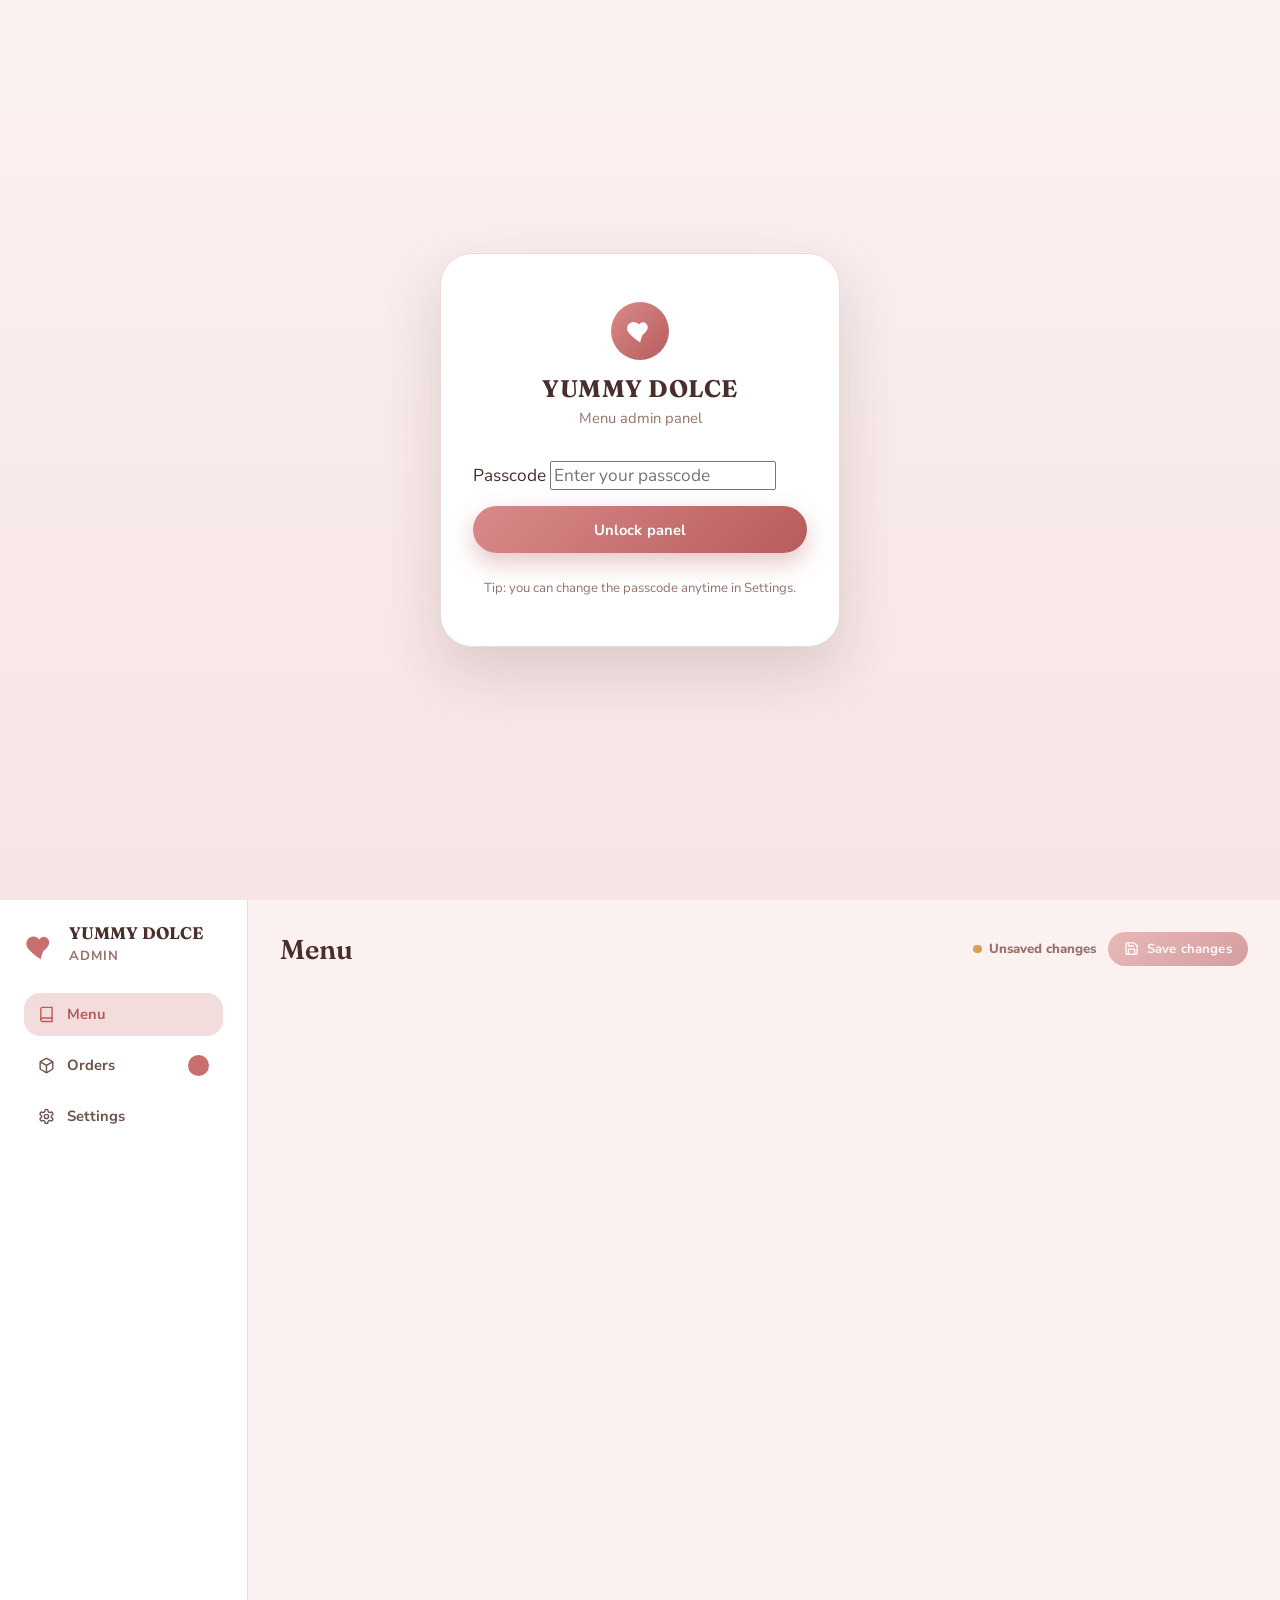
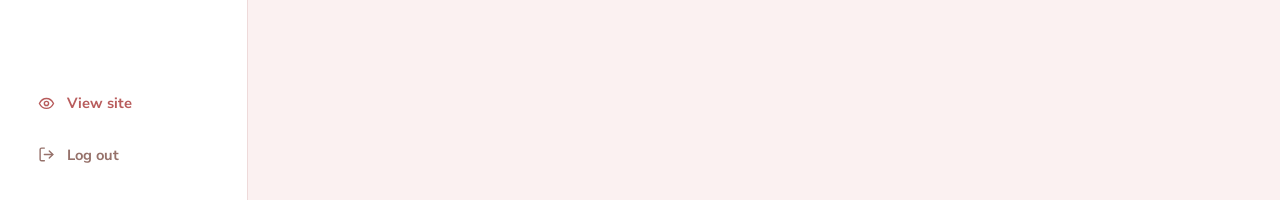
==== admin.html @ 7d1e8ddb "Yummy Dolce online menu with WhatsApp checkout + admin panel" ====
<!DOCTYPE html>
<html lang="en">
<head>
  <meta charset="UTF-8" />
  <meta name="viewport" content="width=device-width, initial-scale=1.0" />
  <meta name="robots" content="noindex" />
  <title>YUMMY DOLCE · Admin</title>
  <link rel="icon" type="image/svg+xml" href="favicon.svg" />
  <link rel="preconnect" href="https://fonts.googleapis.com" />
  <link rel="preconnect" href="https://fonts.gstatic.com" crossorigin />
  <link
    href="https://fonts.googleapis.com/css2?family=Fraunces:ital,opsz,wght@0,9..144,300..700;1,9..144,300..700&family=Great+Vibes&family=Nunito+Sans:ital,opsz,wght@0,6..12,300..800;1,6..12,300..800&display=swap"
    rel="stylesheet"
  />
  <link rel="stylesheet" href="css/tokens.css" />
  <link rel="stylesheet" href="css/admin.css" />
</head>
<body>
  <!-- ============ Login ============ -->
  <div id="login-view" class="login-view">
    <div class="login-card" data-reveal>
      <div class="login-logo">
        <svg viewBox="0 0 24 24" fill="currentColor" aria-hidden="true"><path d="M12 21s-6.7-4.35-9.33-8.11C.6 9.9 1.9 5.9 5.4 4.9c2.1-.6 4.2.2 5.6 1.8 0 0 1.3-1.9 3.5-1.8h.01c1.15.16 2.24.9 2.92 2.02 1.4 2.35.1 5.1-3.44 7.97C13.16 15.7 12 21 12 21z"/></svg>
      </div>
      <h1>YUMMY DOLCE</h1>
      <p class="login-sub">Menu admin panel</p>

      <form id="login-form" class="login-form">
        <div class="form-field">
          <label for="passcode">Passcode</label>
          <input id="passcode" name="passcode" type="password" autocomplete="current-password" placeholder="Enter your passcode" required />
        </div>
        <p class="login-error" id="login-error" hidden></p>
        <button class="btn btn-primary btn-block" type="submit" id="login-btn">
          Unlock panel
        </button>
      </form>

      <p class="login-hint">Tip: you can change the passcode anytime in Settings.</p>
    </div>
  </div>

  <!-- ============ Admin ============ -->
  <div id="admin-view" class="admin-view" hidden>
    <aside class="admin-side">
      <div class="admin-brand">
        <svg viewBox="0 0 24 24" fill="currentColor" aria-hidden="true"><path d="M12 21s-6.7-4.35-9.33-8.11C.6 9.9 1.9 5.9 5.4 4.9c2.1-.6 4.2.2 5.6 1.8 0 0 1.3-1.9 3.5-1.8h.01c1.15.16 2.24.9 2.92 2.02 1.4 2.35.1 5.1-3.44 7.97C13.16 15.7 12 21 12 21z"/></svg>
        <div>
          <strong>YUMMY DOLCE</strong>
          <span>Admin</span>
        </div>
      </div>

      <nav class="admin-nav">
        <button class="admin-nav-item active" data-tab="menu" type="button">
          <svg class="icon" viewBox="0 0 24 24" fill="none" stroke="currentColor" stroke-width="2" stroke-linecap="round" stroke-linejoin="round" aria-hidden="true"><path d="M4 19.5A2.5 2.5 0 0 1 6.5 17H20"/><path d="M6.5 2H20v20H6.5A2.5 2.5 0 0 1 4 19.5v-15A2.5 2.5 0 0 1 6.5 2z"/></svg>
          Menu
        </button>
        <button class="admin-nav-item" data-tab="orders" type="button">
          <svg class="icon" viewBox="0 0 24 24" fill="none" stroke="currentColor" stroke-width="2" stroke-linecap="round" stroke-linejoin="round" aria-hidden="true"><path d="M21 8a2 2 0 0 0-1-1.73l-7-4a2 2 0 0 0-2 0l-7 4A2 2 0 0 0 3 8v8a2 2 0 0 0 1 1.73l7 4a2 2 0 0 0 2 0l7-4A2 2 0 0 0 21 16Z"/><path d="m3.3 7 8.7 5 8.7-5"/><path d="M12 22V12"/></svg>
          Orders
          <span class="nav-badge" id="orders-badge" hidden></span>
        </button>
        <button class="admin-nav-item" data-tab="settings" type="button">
          <svg class="icon" viewBox="0 0 24 24" fill="none" stroke="currentColor" stroke-width="2" stroke-linecap="round" stroke-linejoin="round" aria-hidden="true"><path d="M12.22 2h-.44a2 2 0 0 0-2 2v.18a2 2 0 0 1-1 1.73l-.43.25a2 2 0 0 1-2 0l-.15-.08a2 2 0 0 0-2.73.73l-.22.38a2 2 0 0 0 .73 2.73l.15.1a2 2 0 0 1 1 1.72v.51a2 2 0 0 1-1 1.74l-.15.09a2 2 0 0 0-.73 2.73l.22.38a2 2 0 0 0 2.73.73l.15-.08a2 2 0 0 1 2 0l.43.25a2 2 0 0 1 1 1.73V20a2 2 0 0 0 2 2h.44a2 2 0 0 0 2-2v-.18a2 2 0 0 1 1-1.73l.43-.25a2 2 0 0 1 2 0l.15.08a2 2 0 0 0 2.73-.73l.22-.39a2 2 0 0 0-.73-2.73l-.15-.08a2 2 0 0 1-1-1.74v-.5a2 2 0 0 1 1-1.74l.15-.09a2 2 0 0 0 .73-2.73l-.22-.38a2 2 0 0 0-2.73-.73l-.15.08a2 2 0 0 1-2 0l-.43-.25a2 2 0 0 1-1-1.73V4a2 2 0 0 0-2-2z"/><circle cx="12" cy="12" r="3"/></svg>
          Settings
        </button>
      </nav>

      <div class="admin-side-foot">
        <a href="index.html" target="_blank" rel="noopener" id="view-site">
          <svg class="icon" viewBox="0 0 24 24" fill="none" stroke="currentColor" stroke-width="2" stroke-linecap="round" stroke-linejoin="round" aria-hidden="true"><path d="M2 12s3.5-7 10-7 10 7 10 7-3.5 7-10 7-10-7-10-7Z"/><circle cx="12" cy="12" r="3"/></svg>
          View site
        </a>
        <button class="admin-nav-item logout" id="logout-btn" type="button">
          <svg class="icon" viewBox="0 0 24 24" fill="none" stroke="currentColor" stroke-width="2" stroke-linecap="round" stroke-linejoin="round" aria-hidden="true"><path d="M9 21H5a2 2 0 0 1-2-2V5a2 2 0 0 1 2-2h4"/><path d="m16 17 5-5-5-5"/><path d="M21 12H9"/></svg>
          Log out
        </button>
      </div>
    </aside>

    <main class="admin-main">
      <header class="admin-topbar">
        <h1 id="tab-title">Menu</h1>
        <div class="topbar-actions">
          <span class="save-state" id="save-state" hidden>
            <span class="dot"></span> Unsaved changes
          </span>
          <button class="btn btn-primary btn-sm" id="save-btn" type="button" disabled>
            <svg class="icon" viewBox="0 0 24 24" fill="none" stroke="currentColor" stroke-width="2.2" stroke-linecap="round" stroke-linejoin="round" aria-hidden="true"><path d="M19 21H5a2 2 0 0 1-2-2V5a2 2 0 0 1 2-2h11l5 5v11a2 2 0 0 1-2 2z"/><path d="M17 21v-8H7v8"/><path d="M7 3v5h8"/></svg>
            Save changes
          </button>
        </div>
      </header>

      <!-- Menu tab -->
      <section class="tab-pane" id="tab-menu">
        <div id="menu-pane"></div>
      </section>

      <!-- Orders tab -->
      <section class="tab-pane" id="tab-orders" hidden>
        <div class="pane-head">
          <p class="pane-desc">Orders sent by customers through the site are logged here automatically — even if a WhatsApp message is missed. Mark them as you work through them.</p>
          <button class="btn btn-secondary btn-sm" id="refresh-orders" type="button">
            <svg class="icon" viewBox="0 0 24 24" fill="none" stroke="currentColor" stroke-width="2" stroke-linecap="round" stroke-linejoin="round" aria-hidden="true"><path d="M21 12a9 9 0 1 1-2.64-6.36"/><path d="M21 3v6h-6"/></svg>
            Refresh
          </button>
        </div>
        <div id="orders-pane"></div>
      </section>

      <!-- Settings tab -->
      <section class="tab-pane" id="tab-settings" hidden>
        <div class="settings-grid">
          <div class="admin-card">
            <h2>Business details</h2>
            <p class="card-desc">Shown in the header, hero and footer of the menu site.</p>
            <div class="settings-form" id="business-form">
              <div class="form-field">
                <label for="set-name">Brand name</label>
                <input id="set-name" type="text" maxlength="40" />
              </div>
              <div class="form-field">
                <label for="set-tagline">Tagline (script text)</label>
                <input id="set-tagline" type="text" maxlength="60" />
              </div>
              <div class="form-field">
                <label for="set-about">About</label>
                <textarea id="set-about" rows="2" maxlength="240"></textarea>
              </div>
              <div class="form-row">
                <div class="form-field">
                  <label for="set-whatsapp">WhatsApp number (no +)</label>
                  <input id="set-whatsapp" type="tel" maxlength="20" placeholder="96176707832" />
                </div>
                <div class="form-field">
                  <label for="set-currency">Currency symbol</label>
                  <input id="set-currency" type="text" maxlength="4" value="$" />
                </div>
              </div>
              <div class="form-row">
                <div class="form-field">
                  <label for="set-delivery">Delivery area</label>
                  <input id="set-delivery" type="text" maxlength="60" />
                </div>
                <div class="form-field">
                  <label for="set-hours">Opening hours</label>
                  <input id="set-hours" type="text" maxlength="60" />
                </div>
              </div>
              <div class="form-field">
                <label for="set-orderprefix">Order prefix (e.g. YD)</label>
                <input id="set-orderprefix" type="text" maxlength="6" />
              </div>
              <h3>Social links (optional)</h3>
              <div class="form-field">
                <label for="set-instagram">Instagram URL</label>
                <input id="set-instagram" type="url" placeholder="https://instagram.com/yummydolce" />
              </div>
              <div class="form-field">
                <label for="set-tiktok">TikTok URL</label>
                <input id="set-tiktok" type="url" placeholder="https://tiktok.com/@" />
              </div>
              <div class="form-field">
                <label for="set-facebook">Facebook URL</label>
                <input id="set-facebook" type="url" placeholder="https://facebook.com/yummydolce" />
              </div>
              <button class="btn btn-primary" id="business-save" type="button">Save business details</button>
            </div>
          </div>

          <div class="admin-card">
            <h2>Change passcode</h2>
            <p class="card-desc">Your secret key for this panel. Keep it somewhere safe.</p>
            <div class="settings-form" id="passcode-form">
              <div class="form-field">
                <label for="pw-current">Current passcode</label>
                <input id="pw-current" type="password" autocomplete="current-password" />
              </div>
              <div class="form-field">
                <label for="pw-new">New passcode</label>
                <input id="pw-new" type="password" autocomplete="new-password" minlength="6" />
              </div>
              <div class="form-field">
                <label for="pw-confirm">Confirm new passcode</label>
                <input id="pw-confirm" type="password" autocomplete="new-password" />
              </div>
              <button class="btn btn-primary" id="passcode-save" type="button">Update passcode</button>
            </div>
            <hr />
            <h2>About this setup</h2>
            <p class="card-desc">
              This site is hosted on GitHub Pages and syncs with a Cloudflare Worker
              (KV for data and photos). Nothing is stored on customers' devices —
              every visitor sees the latest menu instantly.
            </p>
          </div>
        </div>
      </section>
    </main>
  </div>

  <!-- Modal host -->
  <div class="modal" id="modal" role="dialog" aria-modal="true" aria-hidden="true">
    <div class="modal-card" id="modal-card"></div>
  </div>

  <div class="toast-root" id="toast-root" aria-live="polite"></div>

  <script type="module" src="js/admin.js"></script>
</body>
</html>
---- css/tokens.css ----
/* ============================================================
   YUMMY DOLCE — Design tokens (Modern Patisserie)
   ============================================================ */
:root {
  /* Palette */
  --canvas-1: #FBF1F1;
  --canvas-2: #F7E4E4;
  --card: #FFFFFF;
  --ink: #4A2E2B;
  --ink-soft: #6E524C;
  --ink-muted: #96726B;
  --rose: #C96F6F;
  --rose-deep: #B85C5C;
  --rose-soft: #F3DCDC;
  --rose-mist: #FBEFF0;
  --hairline: #EEDADA;
  --honey: #D9A05B;
  --white: #FFFFFF;
  --success: #4C9A6E;
  --danger: #C1504D;

  /* Gradients */
  --grad-canvas: linear-gradient(180deg, var(--canvas-1) 0%, var(--canvas-2) 100%);
  --grad-rose: linear-gradient(135deg, #D98A8A 0%, var(--rose-deep) 100%);
  --grad-card: linear-gradient(160deg, #FDF6F6 0%, var(--rose-mist) 100%);

  /* Shadows */
  --shadow-sm: 0 2px 10px rgba(74, 46, 43, 0.06);
  --shadow-md: 0 10px 30px rgba(74, 46, 43, 0.10);
  --shadow-lg: 0 24px 60px rgba(74, 46, 43, 0.16);

  /* Radii */
  --r-sm: 10px;
  --r-md: 16px;
  --r-lg: 24px;
  --r-xl: 32px;
  --r-full: 999px;

  /* Typography */
  --font-display: "Fraunces", "Georgia", serif;
  --font-script: "Great Vibes", cursive;
  --font-body: "Nunito Sans", system-ui, -apple-system, sans-serif;

  /* Fluid type scale */
  --text-hero: clamp(2.5rem, 6.5vw + 1rem, 4.75rem);
  --text-hero-lede: clamp(1.05rem, 1vw + 0.8rem, 1.35rem);
  --text-h2: clamp(1.9rem, 3vw + 0.9rem, 2.9rem);
  --text-h3: clamp(1.3rem, 1.2vw + 0.8rem, 1.7rem);
  --text-base: clamp(1rem, 0.4vw + 0.92rem, 1.08rem);
  --text-sm: 0.92rem;
  --text-xs: 0.82rem;

  /* Spacing scale */
  --sp-1: 0.25rem;
  --sp-2: 0.5rem;
  --sp-3: 0.75rem;
  --sp-4: 1rem;
  --sp-5: 1.5rem;
  --sp-6: 2rem;
  --sp-7: 3rem;
  --sp-8: 4rem;
  --sp-9: 6rem;

  /* Motion */
  --ease-out: cubic-bezier(0.22, 1, 0.36, 1);
  --ease-spring: cubic-bezier(0.34, 1.56, 0.64, 1);
  --dur-fast: 150ms;
  --dur-med: 260ms;
  --dur-slow: 480ms;

  /* Layout */
  --page-max: 1180px;
  --header-h: 68px;
}

/* ---------- Reset & base ---------- */
*,
*::before,
*::after {
  box-sizing: border-box;
}

html {
  scroll-behavior: smooth;
  -webkit-text-size-adjust: 100%;
}

body {
  margin: 0;
  font-family: var(--font-body);
  font-size: var(--text-base);
  line-height: 1.55;
  color: var(--ink);
  background: var(--canvas-1);
  -webkit-font-smoothing: antialiased;
  text-rendering: optimizeLegibility;
}

img {
  max-width: 100%;
  display: block;
}

button {
  font-family: inherit;
  cursor: pointer;
}

input,
select,
textarea {
  font-family: inherit;
  font-size: inherit;
  color: inherit;
}

a {
  color: var(--rose-deep);
}

h1, h2, h3, h4 {
  margin: 0;
  line-height: 1.12;
}

p {
  margin: 0;
}

:focus-visible {
  outline: 3px solid rgba(201, 111, 111, 0.55);
  outline-offset: 2px;
  border-radius: 4px;
}

.sr-only {
  position: absolute;
  width: 1px;
  height: 1px;
  padding: 0;
  margin: -1px;
  overflow: hidden;
  clip: rect(0 0 0 0);
  white-space: nowrap;
  border: 0;
}

/* ---------- Buttons ---------- */
.btn {
  display: inline-flex;
  align-items: center;
  justify-content: center;
  gap: 0.5rem;
  border: 0;
  border-radius: var(--r-full);
  font-weight: 700;
  font-size: var(--text-sm);
  letter-spacing: 0.01em;
  padding: 0.85rem 1.6rem;
  transition: transform var(--dur-fast) var(--ease-out),
    box-shadow var(--dur-med) var(--ease-out),
    background-color var(--dur-med) var(--ease-out),
    color var(--dur-med) var(--ease-out),
    border-color var(--dur-med) var(--ease-out);
  will-change: transform;
}

.btn:active {
  transform: scale(0.97);
}

.btn-primary {
  background: var(--grad-rose);
  color: var(--white);
  box-shadow: 0 10px 24px rgba(184, 92, 92, 0.35);
}

.btn-primary:hover {
  transform: translateY(-2px);
  box-shadow: 0 14px 30px rgba(184, 92, 92, 0.42);
}

.btn-secondary {
  background: var(--white);
  color: var(--rose-deep);
  border: 1.5px solid var(--rose);
}

.btn-secondary:hover {
  border-color: var(--rose-deep);
  background: var(--rose-mist);
  transform: translateY(-2px);
}

.btn-ghost {
  background: transparent;
  color: var(--ink-soft);
}

.btn-ghost:hover {
  background: var(--rose-soft);
  color: var(--ink);
}

.btn-danger {
  background: transparent;
  color: var(--danger);
  border: 1.5px solid rgba(193, 80, 77, 0.45);
}

.btn-danger:hover {
  background: rgba(193, 80, 77, 0.08);
}

.btn-block {
  width: 100%;
}

.btn-sm {
  padding: 0.5rem 1rem;
  font-size: var(--text-xs);
}

.btn[disabled] {
  opacity: 0.55;
  cursor: not-allowed;
  transform: none !important;
  box-shadow: none !important;
}

/* ---------- Icon sizes ---------- */
.icon {
  width: 1.15em;
  height: 1.15em;
  flex: none;
}

.icon-lg {
  width: 1.5em;
  height: 1.5em;
}

.icon-xl {
  width: 2em;
  height: 2em;
}

/* ---------- Reveal on scroll ---------- */
[data-reveal] {
  opacity: 0;
  transform: translateY(18px);
  transition: opacity 0.7s var(--ease-out), transform 0.7s var(--ease-out);
  transition-delay: var(--reveal-delay, 0ms);
}

[data-reveal].is-in {
  opacity: 1;
  transform: none;
}

/* ---------- Scrollbar (subtle) ---------- */
::-webkit-scrollbar {
  width: 10px;
  height: 10px;
}

::-webkit-scrollbar-thumb {
  background: var(--rose-soft);
  border-radius: 999px;
  border: 2px solid var(--canvas-1);
}

::-webkit-scrollbar-thumb:hover {
  background: var(--rose);
}

/* ---------- Reduced motion ---------- */
@media (prefers-reduced-motion: reduce) {
  *,
  *::before,
  *::after {
    animation-duration: 0.001ms !important;
    animation-iteration-count: 1 !important;
    transition-duration: 0.001ms !important;
    scroll-behavior: auto !important;
  }

  [data-reveal] {
    opacity: 1;
    transform: none;
  }
}
---- css/admin.css ----
/* ============================================================
   YUMMY DOLCE — Admin panel
   ============================================================ */

body {
  background: var(--canvas-1);
}

/* ---------- Login ---------- */
.login-view {
  min-height: 100dvh;
  display: flex;
  align-items: center;
  justify-content: center;
  padding: var(--sp-5);
  background: var(--grad-canvas);
}

.login-card {
  width: min(400px, 100%);
  background: var(--white);
  border: 1px solid var(--hairline);
  border-radius: var(--r-xl);
  box-shadow: var(--shadow-lg);
  padding: var(--sp-7) var(--sp-6);
  text-align: center;
}

.login-logo {
  width: 3.6rem;
  height: 3.6rem;
  margin: 0 auto var(--sp-4);
  border-radius: var(--r-full);
  background: var(--grad-rose);
  color: var(--white);
  display: flex;
  align-items: center;
  justify-content: center;
}

.login-logo svg {
  width: 1.9rem;
  height: 1.9rem;
}

.login-card h1 {
  font-family: var(--font-display);
  font-weight: 700;
  font-size: 1.5rem;
  letter-spacing: 0.02em;
}

.login-sub {
  color: var(--ink-muted);
  font-size: var(--text-sm);
  margin: var(--sp-1) 0 var(--sp-6);
}

.login-form {
  display: flex;
  flex-direction: column;
  gap: var(--sp-4);
  text-align: left;
}

.login-error {
  background: rgba(193, 80, 77, 0.1);
  color: var(--danger);
  border-radius: var(--r-sm);
  padding: 0.6rem 0.9rem;
  font-size: var(--text-sm);
  font-weight: 700;
}

.login-hint {
  margin-top: var(--sp-5);
  font-size: var(--text-xs);
  color: var(--ink-muted);
}

/* ---------- Layout ---------- */
.admin-view {
  display: grid;
  grid-template-columns: 1fr;
  min-height: 100dvh;
}

@media (min-width: 860px) {
  .admin-view {
    grid-template-columns: 248px 1fr;
  }
}

.admin-side {
  background: var(--white);
  border-right: 1px solid var(--hairline);
  display: flex;
  flex-direction: column;
  padding: var(--sp-5);
  gap: var(--sp-5);
  position: sticky;
  top: 0;
  height: 100dvh;
}

@media (max-width: 859px) {
  .admin-side {
    position: static;
    height: auto;
    border-right: 0;
    border-bottom: 1px solid var(--hairline);
    flex-direction: row;
    flex-wrap: wrap;
    align-items: center;
  }

  .admin-nav {
    flex-direction: row;
    order: 3;
    width: 100%;
  }

  .admin-side-foot {
    margin-left: auto;
  }
}

.admin-brand {
  display: flex;
  align-items: center;
  gap: 0.7rem;
}

.admin-brand > svg {
  width: 2.1rem;
  height: 2.1rem;
  color: var(--rose);
}

.admin-brand strong {
  font-family: var(--font-display);
  font-size: 1.05rem;
  display: block;
  line-height: 1.1;
}

.admin-brand span {
  font-size: var(--text-xs);
  color: var(--ink-muted);
  font-weight: 700;
  letter-spacing: 0.08em;
  text-transform: uppercase;
}

.admin-nav {
  display: flex;
  flex-direction: column;
  gap: var(--sp-2);
}

.admin-nav-item {
  display: flex;
  align-items: center;
  gap: 0.7rem;
  width: 100%;
  text-align: left;
  background: transparent;
  border: 0;
  border-radius: var(--r-md);
  padding: 0.7rem 0.9rem;
  font-weight: 700;
  font-size: var(--text-sm);
  color: var(--ink-soft);
  transition: background-color var(--dur-fast) var(--ease-out),
    color var(--dur-fast) var(--ease-out);
}

.admin-nav-item:hover {
  background: var(--rose-mist);
  color: var(--ink);
}

.admin-nav-item.active {
  background: var(--rose-soft);
  color: var(--rose-deep);
}

.admin-nav-item.logout {
  color: var(--ink-muted);
}

.admin-nav-item.logout:hover {
  background: rgba(193, 80, 77, 0.08);
  color: var(--danger);
}

.nav-badge {
  margin-left: auto;
  min-width: 1.3rem;
  height: 1.3rem;
  padding: 0 0.35rem;
  border-radius: var(--r-full);
  background: var(--rose);
  color: var(--white);
  font-size: 0.7rem;
  display: inline-flex;
  align-items: center;
  justify-content: center;
  font-weight: 800;
}

.admin-side-foot {
  display: flex;
  flex-direction: column;
  gap: var(--sp-2);
  margin-top: auto;
}

.admin-side-foot a {
  display: inline-flex;
  align-items: center;
  gap: 0.7rem;
  padding: 0.7rem 0.9rem;
  font-size: var(--text-sm);
  font-weight: 700;
  color: var(--rose-deep);
  text-decoration: none;
  border-radius: var(--r-md);
}

.admin-side-foot a:hover {
  background: var(--rose-mist);
}

/* ---------- Main ---------- */
.admin-main {
  padding: var(--sp-6);
  max-width: 1060px;
}

.admin-topbar {
  display: flex;
  align-items: center;
  justify-content: space-between;
  gap: var(--sp-4);
  margin-bottom: var(--sp-6);
  flex-wrap: wrap;
}

.admin-topbar h1 {
  font-family: var(--font-display);
  font-weight: 600;
  font-size: 1.7rem;
}

.topbar-actions {
  display: flex;
  align-items: center;
  gap: var(--sp-3);
}

.save-state {
  display: inline-flex;
  align-items: center;
  gap: 0.45rem;
  font-size: var(--text-xs);
  font-weight: 800;
  color: var(--ink-muted);
}

.save-state .dot {
  width: 0.55rem;
  height: 0.55rem;
  border-radius: 50%;
  background: var(--honey);
  animation: dotPulse 1.4s ease-in-out infinite;
}

@keyframes dotPulse {
  0%, 100% { opacity: 1; }
  50% { opacity: 0.3; }
}

.pane-head {
  display: flex;
  align-items: flex-start;
  justify-content: space-between;
  gap: var(--sp-4);
  margin-bottom: var(--sp-5);
  flex-wrap: wrap;
}

.pane-desc {
  color: var(--ink-muted);
  font-size: var(--text-sm);
  max-width: 46rem;
}

.admin-card {
  background: var(--white);
  border: 1px solid var(--hairline);
  border-radius: var(--r-lg);
  box-shadow: var(--shadow-sm);
  padding: var(--sp-5);
}

.admin-card h2 {
  font-family: var(--font-display);
  font-weight: 600;
  font-size: 1.2rem;
}

.card-desc {
  color: var(--ink-muted);
  font-size: var(--text-sm);
  margin: var(--sp-1) 0 var(--sp-5);
}

.settings-grid {
  display: grid;
  gap: var(--sp-5);
  grid-template-columns: 1fr;
}

@media (min-width: 1024px) {
  .settings-grid {
    grid-template-columns: 1.4fr 1fr;
    align-items: start;
  }
}

.settings-form {
  display: flex;
  flex-direction: column;
  gap: var(--sp-4);
}

.settings-form h3 {
  font-family: var(--font-display);
  font-size: 1rem;
  margin-top: var(--sp-2);
}

.form-row {
  display: grid;
  grid-template-columns: 1fr;
  gap: var(--sp-4);
}

@media (min-width: 640px) {
  .form-row {
    grid-template-columns: 1fr 1fr;
  }
}

.settings-form hr {
  border: 0;
  border-top: 1px solid var(--hairline);
  margin: var(--sp-4) 0;
}

/* ---------- Menu pane ---------- */
.menu-empty {
  text-align: center;
  padding: var(--sp-8) var(--sp-5);
  background: var(--white);
  border: 1px dashed var(--rose-soft);
  border-radius: var(--r-lg);
}

.menu-empty h3 {
  font-family: var(--font-display);
  font-weight: 600;
  margin-bottom: var(--sp-2);
}

.menu-empty p {
  color: var(--ink-muted);
  margin-bottom: var(--sp-5);
}

.category-block {
  background: var(--white);
  border: 1px solid var(--hairline);
  border-radius: var(--r-lg);
  margin-bottom: var(--sp-5);
  overflow: hidden;
  box-shadow: var(--shadow-sm);
}

.category-block-head {
  display: flex;
  align-items: center;
  gap: var(--sp-3);
  padding: var(--sp-4) var(--sp-5);
  cursor: pointer;
  user-select: none;
}

.category-block-head:hover {
  background: var(--rose-mist);
}

.cat-chevron {
  transition: transform var(--dur-med) var(--ease-out);
  color: var(--ink-muted);
}

.category-block.open .cat-chevron {
  transform: rotate(90deg);
}

.cat-title {
  flex: 1;
}

.cat-title strong {
  font-family: var(--font-display);
  font-size: 1.05rem;
}

.cat-title span {
  display: block;
  font-size: var(--text-xs);
  color: var(--ink-muted);
}

.cat-count {
  font-size: var(--text-xs);
  font-weight: 800;
  color: var(--ink-muted);
  background: var(--rose-mist);
  border-radius: var(--r-full);
  padding: 0.25rem 0.7rem;
}

.cat-actions {
  display: flex;
  gap: var(--sp-1);
  opacity: 0;
  transition: opacity var(--dur-fast) var(--ease-out);
}

.category-block-head:hover .cat-actions,
.category-block.open .cat-actions {
  opacity: 1;
}

.icon-btn {
  width: 2.1rem;
  height: 2.1rem;
  border: 0;
  border-radius: var(--r-sm);
  background: transparent;
  color: var(--ink-muted);
  display: inline-flex;
  align-items: center;
  justify-content: center;
  transition: background-color var(--dur-fast) var(--ease-out),
    color var(--dur-fast) var(--ease-out);
}

.icon-btn:hover {
  background: var(--rose-soft);
  color: var(--ink);
}

.icon-btn.danger:hover {
  background: rgba(193, 80, 77, 0.1);
  color: var(--danger);
}

.category-block-body {
  border-top: 1px solid var(--hairline);
  padding: var(--sp-4) var(--sp-5);
  display: none;
  flex-direction: column;
  gap: var(--sp-2);
}

.category-block.open .category-block-body {
  display: flex;
}

.admin-item-row {
  display: flex;
  align-items: center;
  gap: var(--sp-3);
  padding: var(--sp-3);
  border: 1px solid var(--hairline);
  border-radius: var(--r-md);
  transition: border-color var(--dur-fast) var(--ease-out),
    box-shadow var(--dur-fast) var(--ease-out);
}

.admin-item-row:hover {
  border-color: var(--rose-soft);
  box-shadow: var(--shadow-sm);
}

.admin-item-thumb {
  width: 52px;
  height: 52px;
  border-radius: var(--r-sm);
  overflow: hidden;
  flex: none;
  background: var(--grad-card);
  display: flex;
  align-items: center;
  justify-content: center;
  color: var(--rose);
}

.admin-item-thumb img {
  width: 100%;
  height: 100%;
  object-fit: cover;
}

.admin-item-main {
  flex: 1;
  min-width: 0;
}

.admin-item-main strong {
  font-size: var(--text-sm);
  display: block;
}

.admin-item-main span {
  font-size: var(--text-xs);
  color: var(--ink-muted);
}

.admin-item-price {
  font-weight: 800;
  font-size: var(--text-sm);
  color: var(--rose-deep);
  white-space: nowrap;
}

.admin-item-actions {
  display: flex;
  gap: var(--sp-1);
}

.add-row-btn {
  margin-top: var(--sp-2);
  border: 1.5px dashed var(--rose-soft);
  background: transparent;
  color: var(--rose-deep);
  border-radius: var(--r-md);
  padding: 0.6rem;
  font-weight: 800;
  font-size: var(--text-sm);
  transition: background-color var(--dur-fast) var(--ease-out),
    border-color var(--dur-fast) var(--ease-out);
  display: flex;
  align-items: center;
  justify-content: center;
  gap: 0.4rem;
}

.add-row-btn:hover {
  background: var(--rose-mist);
  border-color: var(--rose);
}

/* ---------- Orders ---------- */
.orders-list {
  display: flex;
  flex-direction: column;
  gap: var(--sp-4);
}

.order-card {
  background: var(--white);
  border: 1px solid var(--hairline);
  border-radius: var(--r-lg);
  padding: var(--sp-5);
  box-shadow: var(--shadow-sm);
}

.order-card-head {
  display: flex;
  align-items: center;
  gap: var(--sp-3);
  flex-wrap: wrap;
}

.order-id {
  font-family: var(--font-display);
  font-weight: 700;
  font-size: 1.05rem;
}

.order-time {
  font-size: var(--text-xs);
  color: var(--ink-muted);
  font-weight: 700;
}

.status-badge {
  margin-left: auto;
  font-size: var(--text-xs);
  font-weight: 800;
  border-radius: var(--r-full);
  padding: 0.3rem 0.8rem;
}

.status-badge.new {
  background: rgba(217, 160, 91, 0.16);
  color: #9A6B1F;
}

.status-badge.contacted {
  background: rgba(201, 111, 111, 0.14);
  color: var(--rose-deep);
}

.status-badge.done {
  background: rgba(76, 154, 110, 0.14);
  color: var(--success);
}

.order-items {
  margin: var(--sp-4) 0;
  background: var(--rose-mist);
  border-radius: var(--r-md);
  padding: var(--sp-4);
  display: flex;
  flex-direction: column;
  gap: 0.3rem;
}

.order-items .oi-row {
  display: flex;
  justify-content: space-between;
  gap: var(--sp-3);
  font-size: var(--text-sm);
}

.order-items .oi-row.total {
  border-top: 1px dashed var(--rose-soft);
  margin-top: 0.4rem;
  padding-top: 0.5rem;
  font-weight: 800;
}

.order-meta {
  display: flex;
  gap: var(--sp-5);
  flex-wrap: wrap;
  font-size: var(--text-sm);
  color: var(--ink-soft);
}

.order-meta strong {
  color: var(--ink);
}

.order-foot {
  display: flex;
  align-items: center;
  justify-content: space-between;
  gap: var(--sp-3);
  margin-top: var(--sp-4);
  flex-wrap: wrap;
}

.order-foot select {
  border: 1.5px solid var(--hairline);
  border-radius: var(--r-md);
  padding: 0.45rem 0.8rem;
  font-weight: 700;
  font-size: var(--text-sm);
  background: var(--white);
}

.order-foot a {
  font-size: var(--text-sm);
  font-weight: 700;
}

.orders-empty {
  text-align: center;
  padding: var(--sp-8);
  color: var(--ink-muted);
}

.orders-empty .icon {
  width: 3rem;
  height: 3rem;
  margin: 0 auto var(--sp-4);
  color: var(--rose);
  opacity: 0.8;
}

/* ---------- Item editor modal ---------- */
.editor-scroll {
  overflow-y: auto;
  padding: var(--sp-5);
  display: flex;
  flex-direction: column;
  gap: var(--sp-5);
}

.editor-section h3 {
  font-size: var(--text-xs);
  font-weight: 800;
  letter-spacing: 0.05em;
  text-transform: uppercase;
  color: var(--ink-soft);
  margin-bottom: var(--sp-3);
}

.photo-editor {
  display: flex;
  align-items: flex-start;
  gap: var(--sp-4);
  flex-wrap: wrap;
}

.photo-preview {
  width: 150px;
  aspect-ratio: 4 / 3;
  border-radius: var(--r-md);
  overflow: hidden;
  background: var(--grad-card);
  border: 1px solid var(--hairline);
  display: flex;
  align-items: center;
  justify-content: center;
  color: var(--rose);
  flex: none;
}

.photo-preview img {
  width: 100%;
  height: 100%;
  object-fit: cover;
}

.photo-controls {
  flex: 1;
  min-width: 200px;
  display: flex;
  flex-direction: column;
  gap: var(--sp-3);
}

.photo-hint {
  font-size: var(--text-xs);
  color: var(--ink-muted);
}

.photo-pending {
  background: rgba(76, 154, 110, 0.1);
  border-radius: var(--r-sm);
  padding: 0.5rem 0.8rem;
  font-size: var(--text-xs);
  font-weight: 700;
  color: var(--success);
}

.group-editor {
  border: 1px solid var(--hairline);
  border-radius: var(--r-md);
  padding: var(--sp-4);
  display: flex;
  flex-direction: column;
  gap: var(--sp-3);
}

.group-editor-head {
  display: flex;
  align-items: center;
  gap: var(--sp-3);
}

.group-editor-head input[type="text"] {
  flex: 1;
}

.toggle-row {
  display: flex;
  gap: var(--sp-5);
  align-items: center;
}

.toggle {
  display: inline-flex;
  align-items: center;
  gap: 0.45rem;
  font-size: var(--text-xs);
  font-weight: 800;
  color: var(--ink-soft);
  cursor: pointer;
}

.toggle input {
  accent-color: var(--rose);
  width: 1rem;
  height: 1rem;
}

.choice-row {
  display: grid;
  grid-template-columns: 1fr 90px 1fr auto;
  gap: var(--sp-2);
  align-items: center;
}

@media (max-width: 560px) {
  .choice-row {
    grid-template-columns: 1fr 80px auto;
  }

  .choice-row .choice-desc {
    grid-column: 1 / -1;
  }
}

.choice-row input {
  padding: 0.55rem 0.7rem;
  border: 1.5px solid var(--hairline);
  border-radius: var(--r-sm);
  font-size: var(--text-sm);
}

.choice-row input:focus {
  outline: none;
  border-color: var(--rose);
}

.choice-row input::placeholder {
  color: var(--ink-muted);
  opacity: 0.7;
}

.admin-input {
  border: 1.5px solid var(--hairline);
  border-radius: var(--r-md);
  padding: 0.7rem 0.9rem;
  background: var(--white);
  width: 100%;
  transition: border-color var(--dur-fast) var(--ease-out),
    box-shadow var(--dur-fast) var(--ease-out);
  font-size: var(--text-sm);
}

.admin-input:focus {
  outline: none;
  border-color: var(--rose);
  box-shadow: 0 0 0 4px rgba(201, 111, 111, 0.12);
}

/* ---------- Modal (shared with site, defined here for admin) ---------- */
.modal {
  position: fixed;
  inset: 0;
  z-index: 80;
  display: flex;
  align-items: center;
  justify-content: center;
  padding: var(--sp-4);
  background: rgba(74, 46, 43, 0.42);
  backdrop-filter: blur(3px);
  -webkit-backdrop-filter: blur(3px);
  opacity: 0;
  visibility: hidden;
  transition: opacity var(--dur-med) var(--ease-out), visibility var(--dur-med) var(--ease-out);
}

.modal.show {
  opacity: 1;
  visibility: visible;
}

.modal-card {
  width: min(680px, 100%);
  max-height: min(88vh, 820px);
  display: flex;
  flex-direction: column;
  background: var(--white);
  border-radius: var(--r-xl);
  box-shadow: var(--shadow-lg);
  transform: translateY(24px) scale(0.98);
  transition: transform 0.4s var(--ease-spring);
  overflow: hidden;
}

.modal.show .modal-card {
  transform: none;
}

.modal-head {
  position: relative;
  padding: var(--sp-5) var(--sp-5) 0;
  display: flex;
  justify-content: space-between;
  align-items: flex-start;
  gap: var(--sp-3);
}

.modal-head h3 {
  font-family: var(--font-display);
  font-weight: 600;
  font-size: 1.35rem;
  padding-right: 2.5rem;
}

.modal-sub {
  color: var(--ink-muted);
  font-size: var(--text-sm);
  margin-top: 0.25rem;
}

.modal-foot {
  padding: var(--sp-4) var(--sp-5);
  border-top: 1px solid var(--hairline);
  display: flex;
  align-items: center;
  justify-content: flex-end;
  gap: var(--sp-4);
  background: var(--rose-mist);
}

.modal-close {
  background: var(--rose-mist);
  border: 0;
  border-radius: var(--r-full);
  width: 2.4rem;
  height: 2.4rem;
  display: inline-flex;
  align-items: center;
  justify-content: center;
  color: var(--ink-soft);
  transition: background-color var(--dur-fast) var(--ease-out), transform var(--dur-fast) var(--ease-out);
}

.modal-close:hover {
  background: var(--rose-soft);
  transform: rotate(90deg);
}

/* ---------- Confirm dialog ---------- */
.confirm-card {
  width: min(420px, 100%);
  background: var(--white);
  border-radius: var(--r-lg);
  padding: var(--sp-6);
  text-align: center;
  box-shadow: var(--shadow-lg);
}

.confirm-card h3 {
  font-family: var(--font-display);
  font-weight: 600;
  margin-bottom: var(--sp-2);
}

.confirm-card p {
  color: var(--ink-muted);
  font-size: var(--text-sm);
  margin-bottom: var(--sp-5);
}

.confirm-actions {
  display: flex;
  gap: var(--sp-3);
  justify-content: center;
}
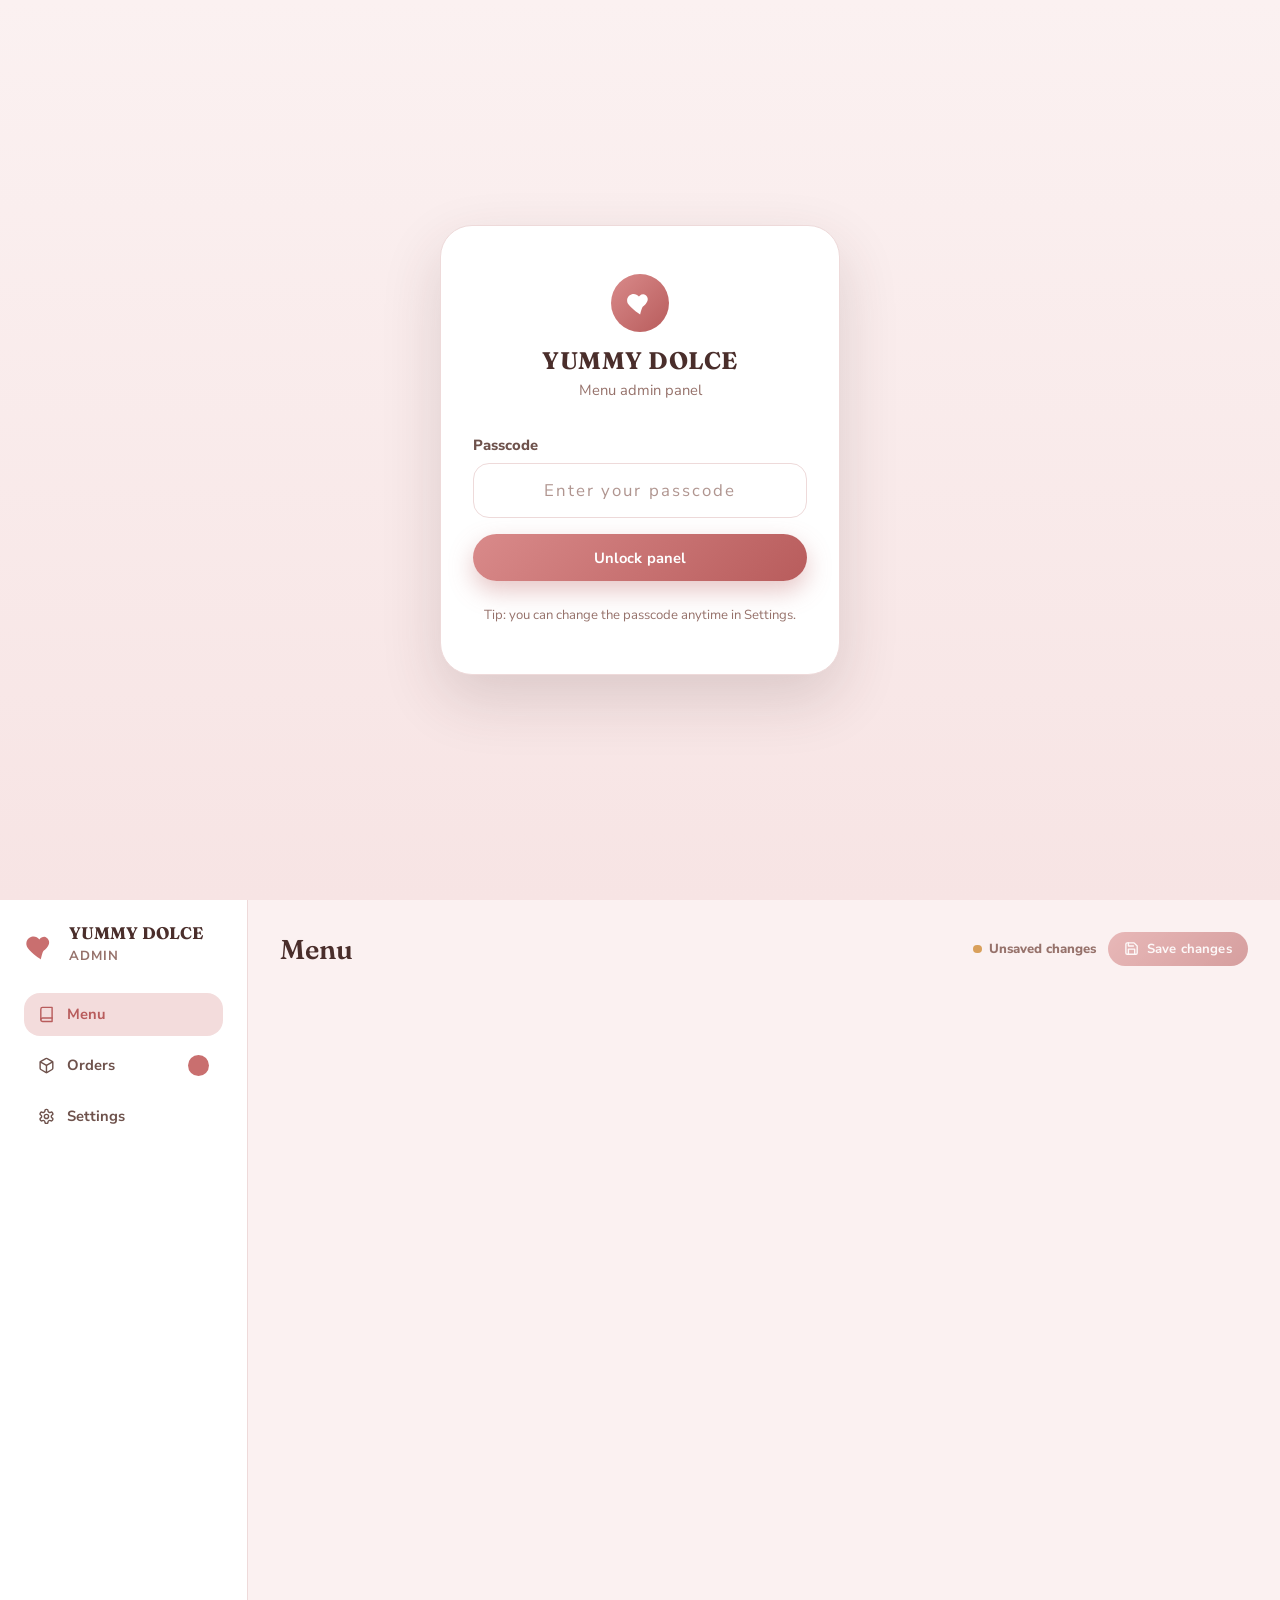
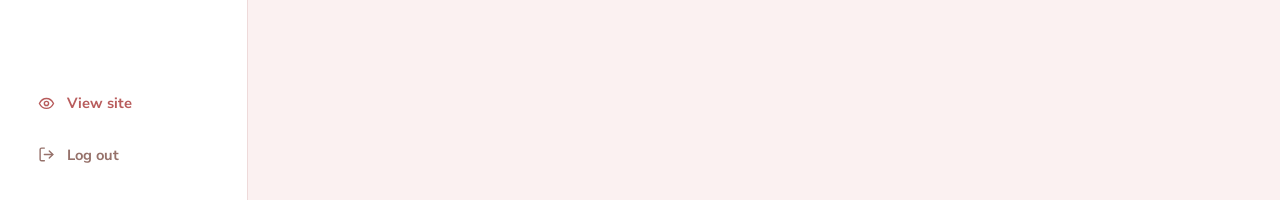
==== commit d4fd61c4: "Add item photos, sequential order numbers (0001+), mandatory checkout fields, remove Beirut-Dahye fr" ====
--- a/admin.html
+++ b/admin.html
@@ -12,8 +12,8 @@
     href="https://fonts.googleapis.com/css2?family=Fraunces:ital,opsz,wght@0,9..144,300..700;1,9..144,300..700&family=Great+Vibes&family=Nunito+Sans:ital,opsz,wght@0,6..12,300..800;1,6..12,300..800&display=swap"
     rel="stylesheet"
   />
-  <link rel="stylesheet" href="css/tokens.css" />
-  <link rel="stylesheet" href="css/admin.css" />
+  <link rel="stylesheet" href="css/tokens.css?v=3" />
+  <link rel="stylesheet" href="css/admin.css?v=3" />
 </head>
 <body>
   <!-- ============ Login ============ -->
@@ -208,6 +208,6 @@
 
   <div class="toast-root" id="toast-root" aria-live="polite"></div>
 
-  <script type="module" src="js/admin.js"></script>
+  <script type="module" src="js/admin.js?v=3"></script>
 </body>
 </html>
--- a/css/admin.css
+++ b/css/admin.css
@@ -76,6 +76,57 @@
   margin-top: var(--sp-5);
   font-size: var(--text-xs);
   color: var(--ink-muted);
+}
+
+/* ---------- Forms (shared by login & settings) ----------
+   .form-field lives here (not site.css) so the admin panel
+   always has styled inputs even without the site stylesheet. */
+.form-field {
+  display: flex;
+  flex-direction: column;
+  gap: 0.4rem;
+}
+
+.form-field label {
+  font-size: var(--text-sm);
+  font-weight: 800;
+  color: var(--ink-soft);
+}
+
+.form-field input,
+.form-field textarea,
+.form-field select {
+  border: 1.5px solid var(--hairline);
+  border-radius: var(--r-md);
+  padding: 0.8rem 1rem;
+  background: var(--white);
+  color: var(--ink);
+  width: 100%;
+  transition: border-color var(--dur-fast) var(--ease-out),
+    box-shadow var(--dur-fast) var(--ease-out);
+  font-size: var(--text-sm);
+}
+
+.form-field input::placeholder,
+.form-field textarea::placeholder {
+  color: var(--ink-muted);
+  opacity: 0.75;
+}
+
+.form-field input:focus,
+.form-field textarea:focus,
+.form-field select:focus {
+  outline: none;
+  border-color: var(--rose);
+  box-shadow: 0 0 0 4px rgba(201, 111, 111, 0.15);
+}
+
+/* Nicer lock-style passcode field on the login screen */
+.login-form .form-field input[type="password"] {
+  font-size: 1.05rem;
+  letter-spacing: 0.12em;
+  text-align: center;
+  padding: 0.95rem 1rem;
 }
 
 /* ---------- Layout ---------- */
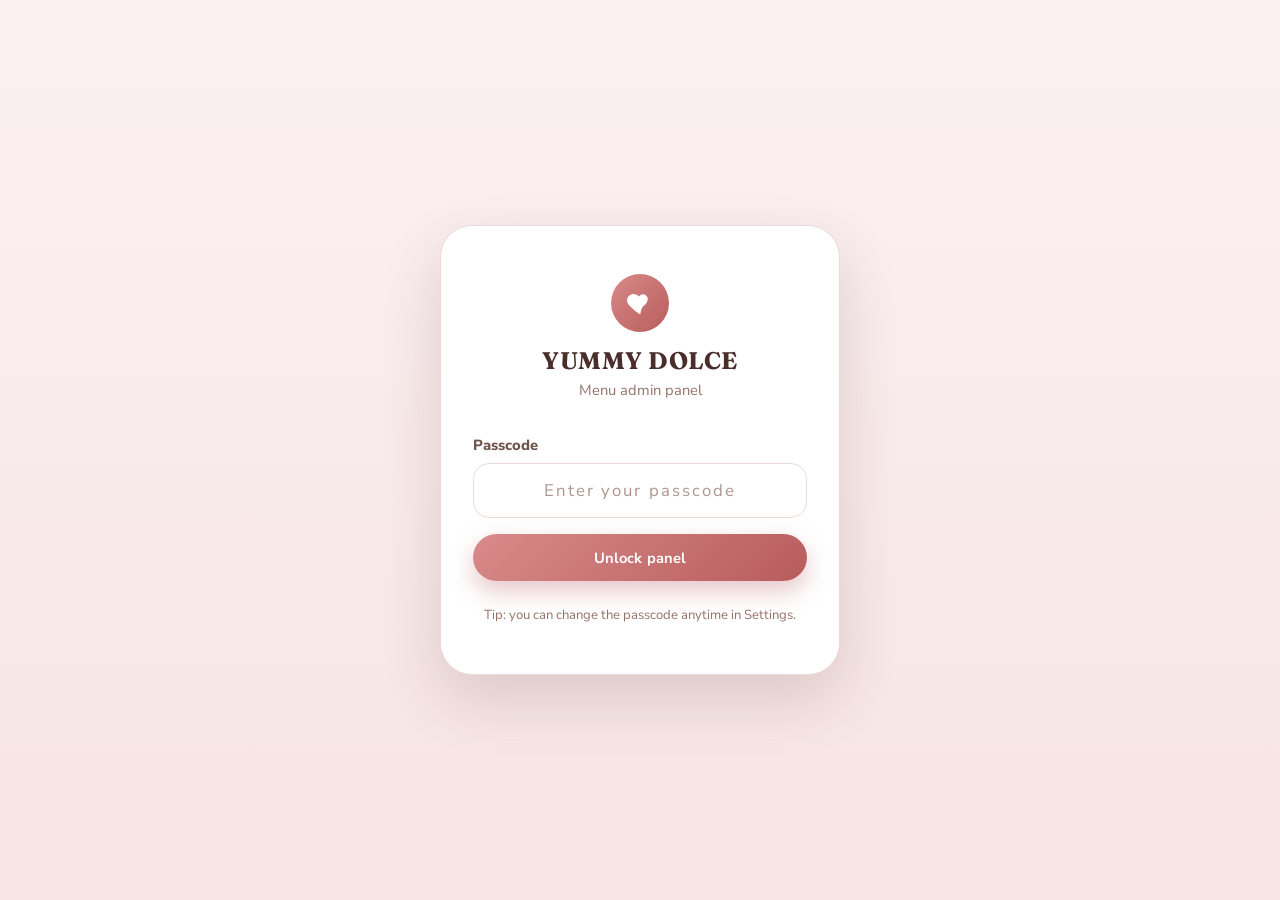
==== commit f6d4db42: "Fix hidden attribute being overridden: admin panel no longer visible on login page scroll" ====
--- a/admin.html
+++ b/admin.html
@@ -12,8 +12,8 @@
     href="https://fonts.googleapis.com/css2?family=Fraunces:ital,opsz,wght@0,9..144,300..700;1,9..144,300..700&family=Great+Vibes&family=Nunito+Sans:ital,opsz,wght@0,6..12,300..800;1,6..12,300..800&display=swap"
     rel="stylesheet"
   />
-  <link rel="stylesheet" href="css/tokens.css?v=3" />
-  <link rel="stylesheet" href="css/admin.css?v=3" />
+  <link rel="stylesheet" href="css/tokens.css?v=4" />
+  <link rel="stylesheet" href="css/admin.css?v=4" />
 </head>
 <body>
   <!-- ============ Login ============ -->
@@ -208,6 +208,6 @@
 
   <div class="toast-root" id="toast-root" aria-live="polite"></div>
 
-  <script type="module" src="js/admin.js?v=3"></script>
+  <script type="module" src="js/admin.js?v=4"></script>
 </body>
 </html>
--- a/css/admin.css
+++ b/css/admin.css
@@ -1,6 +1,14 @@
 /* ============================================================
    YUMMY DOLCE — Admin panel
    ============================================================ */
+
+/* The `hidden` attribute must always beat the display rules below
+   (e.g. .admin-view { display: grid }) — otherwise the admin panel
+   stays visible on the login page and the login stays visible after
+   logging in. */
+[hidden] {
+  display: none !important;
+}
 
 body {
   background: var(--canvas-1);
